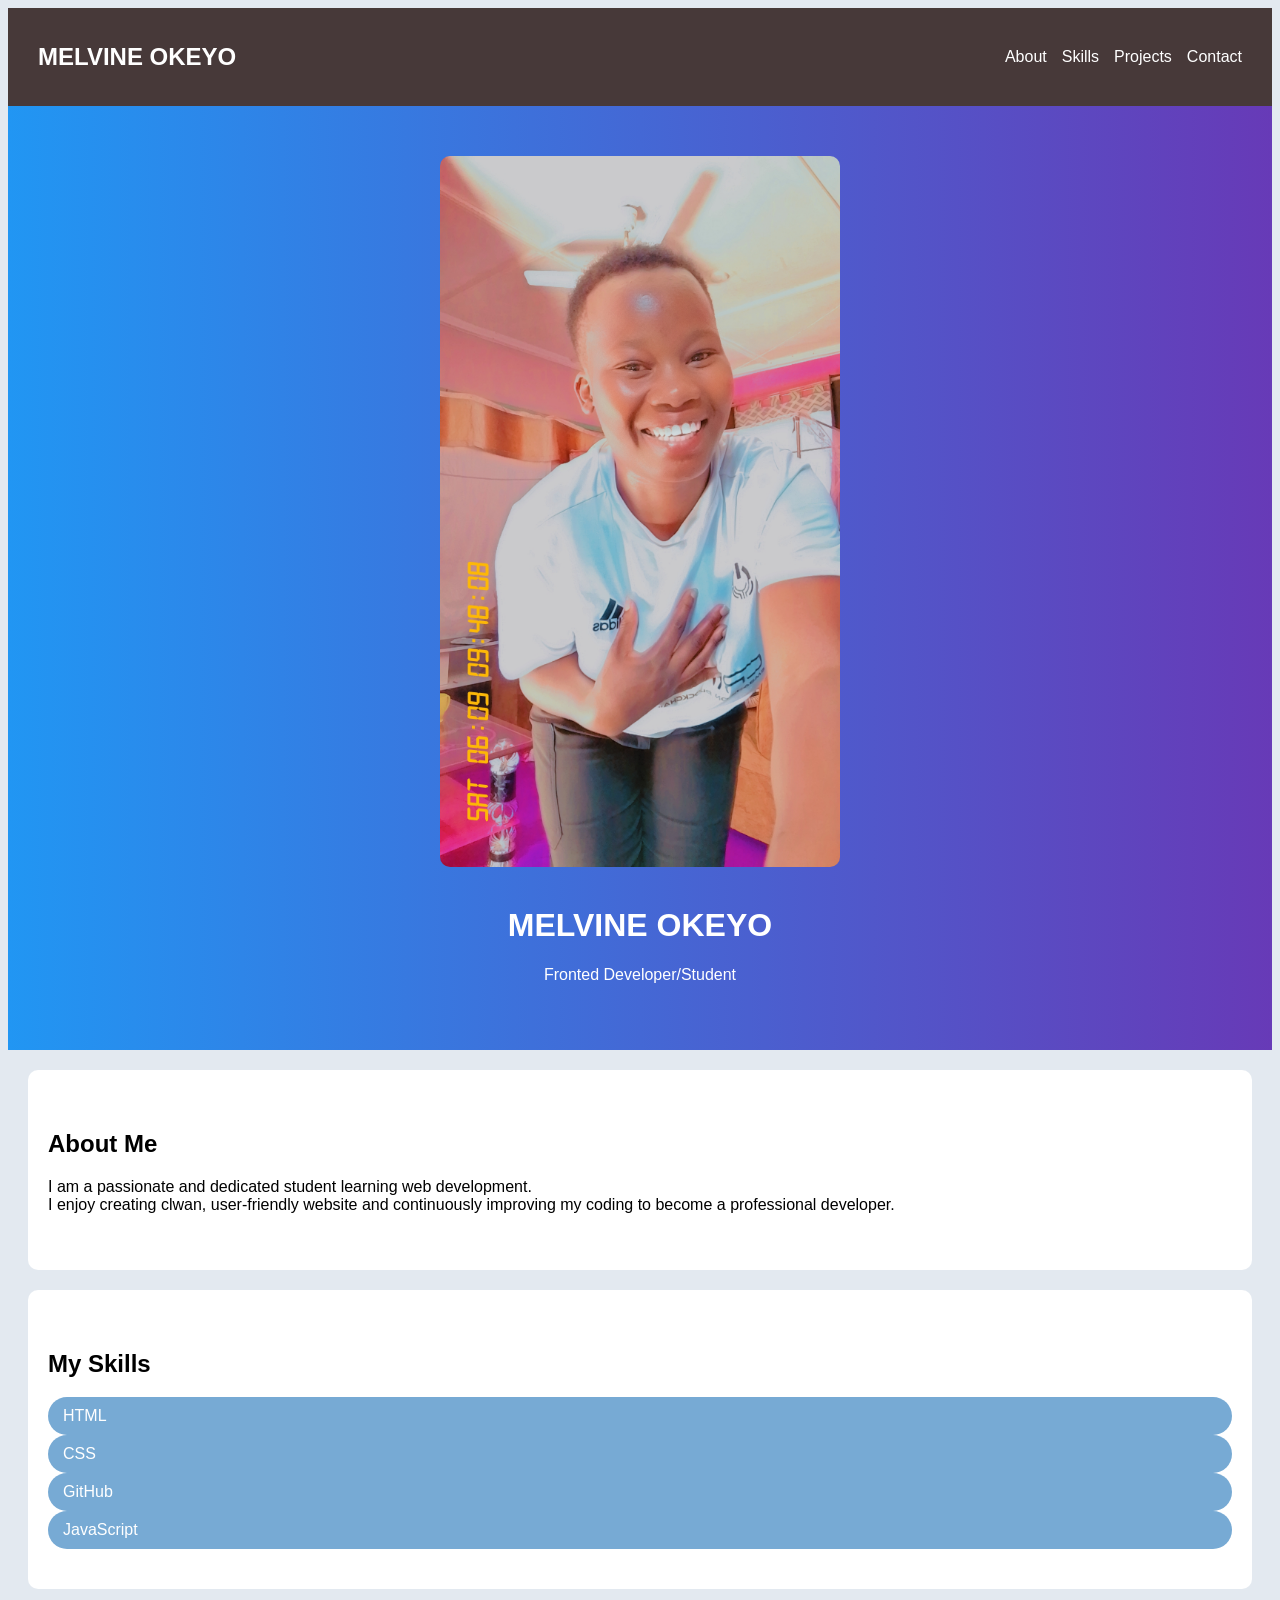
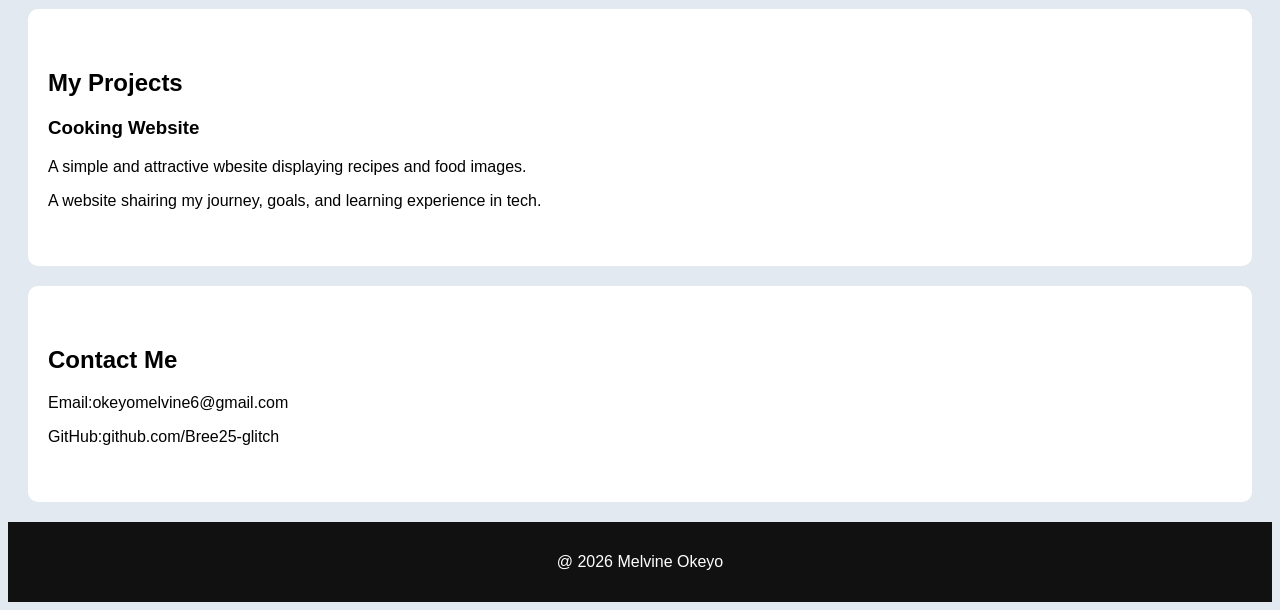
==== index.html @ 45caaadb "first commit" ====
<!DOCTYPE html>
<html lang="en">
<head>
    <meta charset="UTF-8">
    <meta name="viewport" content="width=device-width, initial-scale=1.0">
    <title>MELVINE PORTFOLIO WEBSITE</title>
    <link rel="stylesheet" href="style.css">
</head>
<body>
    <!--NAVBAR-->
    <nav>
        <h2 class="logo">MELVINE OKEYO</h2>
        <ul>
            <li><a href="#about">About</a></li>
            <li><a href="#skills">Skills</a></li>
            <li><a href="#projects">Projects</a></li>
            <li><a href="#contact">Contact</a></li>

        </ul>
    </nav>
    <!--HEADER-->
    <header class="header">
        <img src="Snapchat-838549482.jpg" alt="Profile picture"style="width:400px;height=400px">
<h1 id="name">MELVINE OKEYO</h1>
<P>Fronted Developer/Student</P>
    </header>
    
    <!--ABOUT-->
<section id="About" class="About">
    <h2>About Me</h2>
    <p>
        I am a passionate and dedicated student learning web development.<br> 
        I enjoy creating clwan, user-friendly website and continuously improving my coding to become a professional developer.
    </p>
</section> 

<!--Skills-->
<section id="Skills" class="Skills">
    <h2>My Skills</h2>
    <div class="skills-container">
        <div class="skill-box">HTML</div>
        <div class="skill-box">CSS</div>
        <div class="skill-box">GitHub</div>
        <div class="skill-box">JavaScript</div>
    </div>
</section>

<!--Project-->
<section id="Project" class="Project">
    <h2>My Projects</h2>
    <div class="projects">
        <h3>Cooking Website</h3>
        <p>A simple and attractive wbesite displaying recipes and food images.</p>
    </div>
    <div class="Project">
        <p>A website shairing my journey, goals, and learning experience in tech.</p>
    </div>
</section>

<!--CONTACT-->
<section id="Contact" class="Contact">
    <h2>Contact Me</h2>
    <p>Email:okeyomelvine6@gmail.com</p>
    <p>GitHub:github.com/Bree25-glitch</p>
</section>

<footer>
    <p>@ 2026 Melvine Okeyo</p>
</footer>

</body>
</html>
---- style.css ----
/*RESET*/
*{
    margin: o;
    padding:0 ;
    box-sizing: border-box;
}
/*BODY*/
body{
    font-family: Arial, Helvetica, sans-serif;
    background: #e3e9f0;

}
/*NAVBAR*/
nav{
    display: flex;
    justify-content: space-between;
    align-items: center;
    background: #473939;
    color: white;
    padding: 15px 30px;
}
nav ul{
    list-style: none;
    display: flex;
    gap: 15px;
}
nav a{
    color: white;
    text-decoration: none;
    transition: o.3s;
}
nav a:hover{
    color: #2196f3;
}
/*HEADER*/
.header{
    text-align: center;
    padding: 50px 20px;
    background: linear-gradient(to right, #2196f3, #673ab7);
    color: white;
}
.header img{
    border-radius: 10px;
    margin-bottom: 15px;
}
/*SECTION*/
section{
    padding: 40px 20px;
    margin: 20px;
    background: white;
    border-radius: 10px;
}
/*SKILLS*/
.skill-container{
    display: flex;
    flex-wrap: wrap;
    gap: 10px;
}
.skill-box{
    background: #77aad4;
    color: white;
    padding: 10px 15px;
    border-radius: 20px;
    transition: o.3s;
}
.skill-box:hover{
    background: #d9e0e9;
    transition:0.3s;
}
/*PROJECTS*/
.project{
    margin-top: 15px;
    padding: 15px;
    border-left: 5px solid #ff9800;
    transition: o.3s;
}
.project:hover{
    transition: calc(8PX);
}
/*CONTACT*/
.contact{
    text-align: center;
}
/*FOOTER*/
footer{
    text-align: center;
    padding: 15PX;
    background: #111;
    color: white;

}
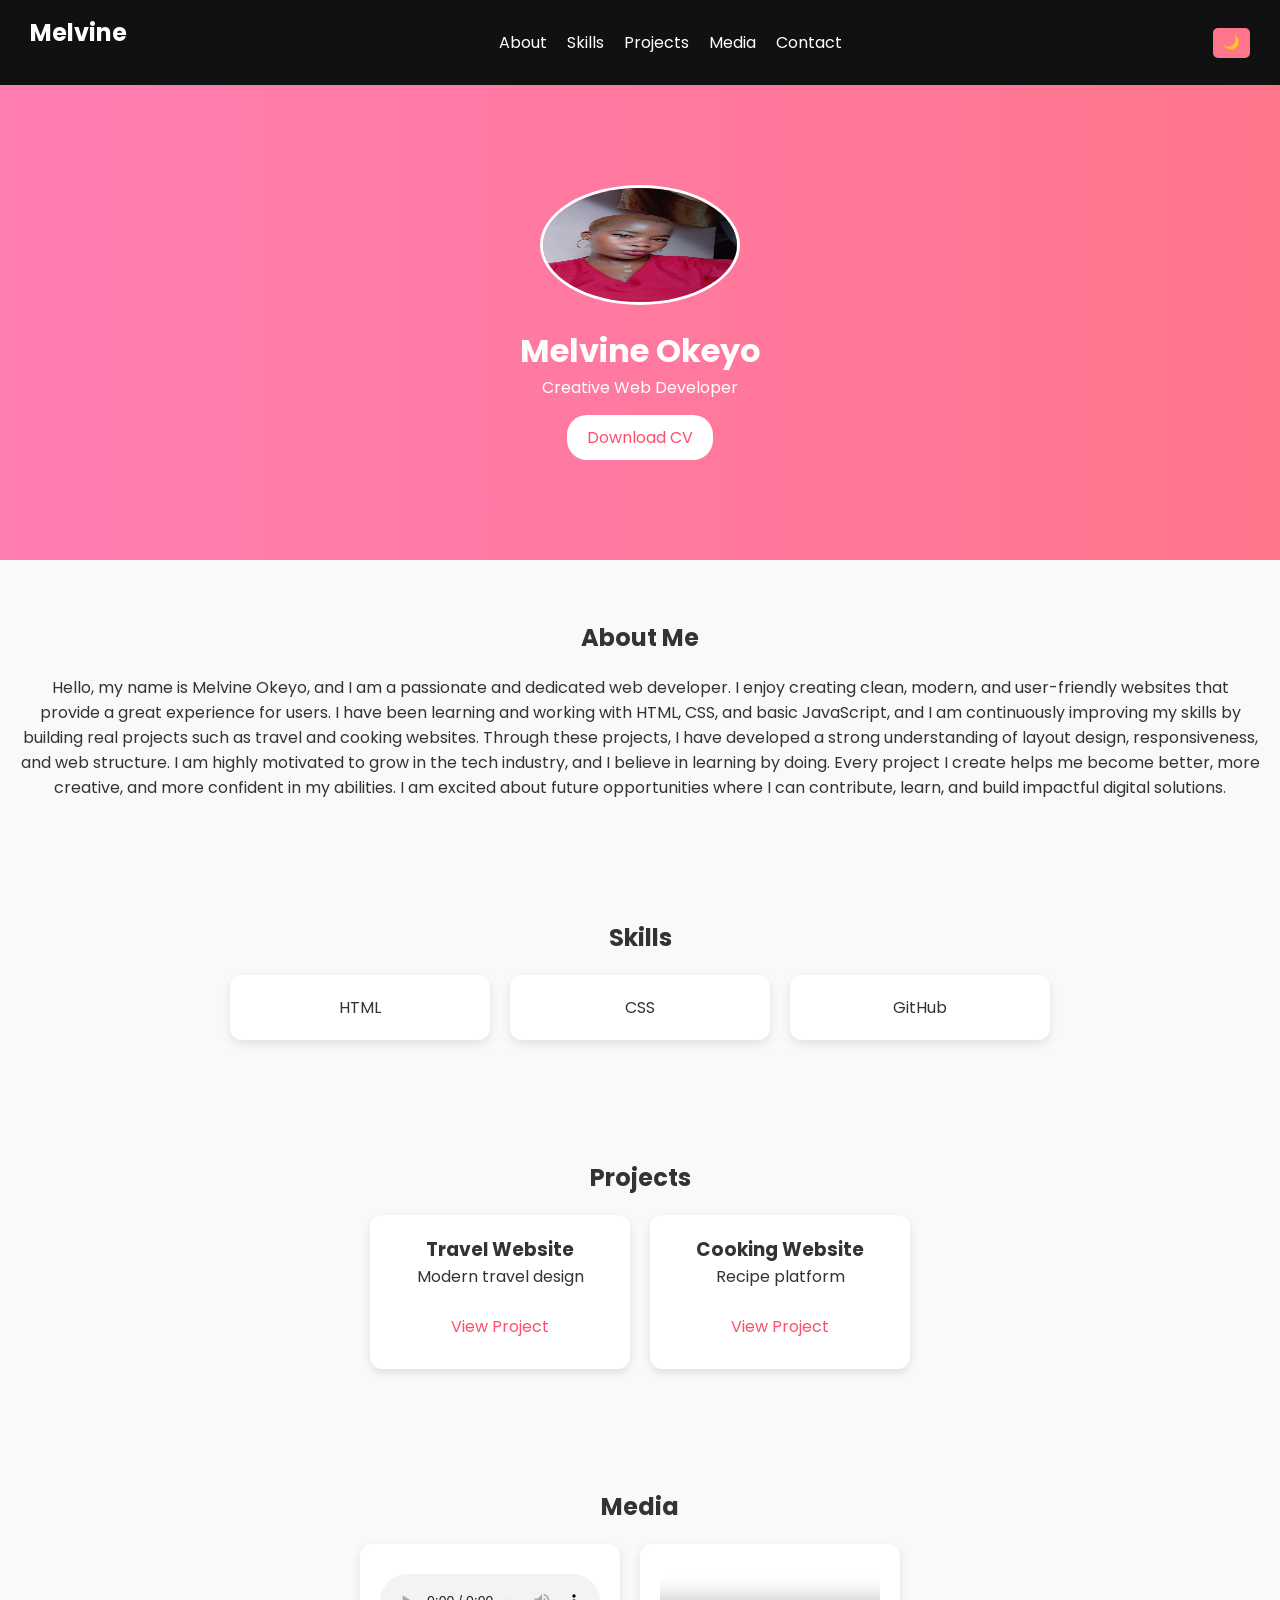
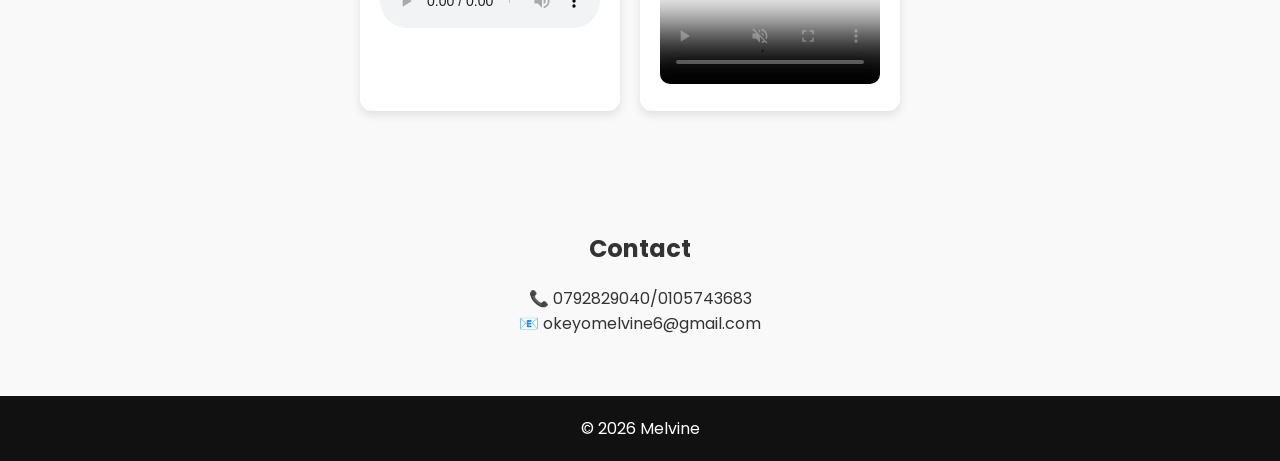
==== commit a552f401: "update my project" ====
--- a/index.html
+++ b/index.html
@@ -1,72 +1,173 @@
 <!DOCTYPE html>
 <html lang="en">
 <head>
-    <meta charset="UTF-8">
-    <meta name="viewport" content="width=device-width, initial-scale=1.0">
-    <title>MELVINE PORTFOLIO WEBSITE</title>
-    <link rel="stylesheet" href="style.css">
+  <meta charset="UTF-8">
+  <title>Melvine Portfolio</title>
+
+  <!-- Fonts -->
+  <link href="https://fonts.googleapis.com/css2?family=Poppins&display=swap" rel="stylesheet">
+
+  <!-- Icons -->
+  <link rel="stylesheet" href="https://cdnjs.cloudflare.com/ajax/libs/font-awesome/6.0.0/css/all.min.css">
+  <link rel="stylesheet" href="style.css">
 </head>
+
 <body>
-    <!--NAVBAR-->
-    <nav>
-        <h2 class="logo">MELVINE OKEYO</h2>
-        <ul>
-            <li><a href="#about">About</a></li>
-            <li><a href="#skills">Skills</a></li>
-            <li><a href="#projects">Projects</a></li>
-            <li><a href="#contact">Contact</a></li>
 
-        </ul>
-    </nav>
-    <!--HEADER-->
-    <header class="header">
-        <img src="Snapchat-838549482.jpg" alt="Profile picture"style="width:400px;height=400px">
-<h1 id="name">MELVINE OKEYO</h1>
-<P>Fronted Developer/Student</P>
-    </header>
-    
-    <!--ABOUT-->
-<section id="About" class="About">
-    <h2>About Me</h2>
-    <p>
-        I am a passionate and dedicated student learning web development.<br> 
-        I enjoy creating clwan, user-friendly website and continuously improving my coding to become a professional developer.
-    </p>
-</section> 
+<!-- NAV -->
+<nav>
+  <h2>Melvine</h2>
 
-<!--Skills-->
-<section id="Skills" class="Skills">
-    <h2>My Skills</h2>
-    <div class="skills-container">
-        <div class="skill-box">HTML</div>
-        <div class="skill-box">CSS</div>
-        <div class="skill-box">GitHub</div>
-        <div class="skill-box">JavaScript</div>
-    </div>
+  <ul class="menu" id="menu">
+    <li><a href="#about">About</a></li>
+    <li><a href="#skills">Skills</a></li>
+    <li><a href="#projects">Projects</a></li>
+    <li><a href="#media">Media</a></li>
+    <li><a href="#contact">Contact</a></li>
+  </ul>
+
+  <div>
+    <button class="toggle-btn" onclick="toggleDark()">🌙</button>
+    <i class="fas fa-bars hamburger" onclick="toggleMenu()"></i>
+  </div>
+</nav>
+
+<!-- HERO -->
+<header>
+  <img src="Snapchat-1246831281 (1).jpg" alt="Profile" style="width: 200px; height: 200;">
+  <h1 id="typing"></h1>
+  <p>Creative Web Developer</p>
+  <a href="cv.pdf" download class="btn">Download CV</a>
+</header>
+
+<!-- ABOUT -->
+<section id="about">
+  <h2>About Me</h2>
+  <p>Hello, my name is Melvine Okeyo, and I am a passionate and dedicated web developer. 
+I enjoy creating clean, modern, and user-friendly websites that provide a great experience for users.
+
+I have been learning and working with HTML, CSS, and basic JavaScript, and I am continuously improving my skills by building real projects such as travel and cooking websites. 
+Through these projects, I have developed a strong understanding of layout design, responsiveness, and web structure.
+
+I am highly motivated to grow in the tech industry, and I believe in learning by doing. 
+Every project I create helps me become better, more creative, and more confident in my abilities.
+
+I am excited about future opportunities where I can contribute, learn, and build impactful digital solutions.
+</p>
 </section>
 
-<!--Project-->
-<section id="Project" class="Project">
-    <h2>My Projects</h2>
-    <div class="projects">
-        <h3>Cooking Website</h3>
-        <p>A simple and attractive wbesite displaying recipes and food images.</p>
-    </div>
-    <div class="Project">
-        <p>A website shairing my journey, goals, and learning experience in tech.</p>
-    </div>
+<!-- SKILLS -->
+<section id="skills">
+  <h2>Skills</h2>
+  <div class="container">
+    <div class="card">HTML</div>
+    <div class="card">CSS</div>
+    <div class="card">GitHub</div>
+  </div>
 </section>
 
-<!--CONTACT-->
-<section id="Contact" class="Contact">
-    <h2>Contact Me</h2>
-    <p>Email:okeyomelvine6@gmail.com</p>
-    <p>GitHub:github.com/Bree25-glitch</p>
+<!-- PROJECTS -->
+<section id="projects">
+  <h2>Projects</h2>
+  <div class="container">
+
+    <div class="card">
+      <h3>Travel Website</h3>
+      <p>Modern travel design</p>
+      <a href="#" class="btn">View Project</a>
+    </div>
+
+    <div class="card">
+      <h3>Cooking Website</h3>
+      <p>Recipe platform</p>
+      <a href="#" class="btn">View Project</a>
+    </div>
+
+  </div>
+</section>
+
+<!-- MEDIA -->
+<section id="media">
+  <h2>Media</h2>
+  <div class="container">
+
+    <div class="card">
+       <audio src="https://cdn.freecodecamp.org/curriculum/js-music-player/cruising-for-a-musing.mp3" loop controls></audio>
+    </div>
+
+    <div class="card">
+      <video
+    width="640"
+    loop
+    controls
+    muted
+    poster="https://cdn.freecodecamp.org/curriculum/labs/past-event2.jpg"
+  >
+    <source
+      <iframe width="315" height="576" src="https://www.youtube.com/embed/FKdmZA1_b3o" title="trending dance challenge #theclusterke #nasieku #dance #dancechallenge #trendingkenya" frameborder="0" allow="accelerometer; autoplay; clipboard-write; encrypted-media; gyroscope; picture-in-picture; web-share" referrerpolicy="strict-origin-when-cross-origin" allowfullscreen></iframe>"
+      type="video/mp4"
+    >
+      </video>
+    </div>
+<div
+    <iframe 
+  src="https://www.youtube.com/embed/zdeM792-Baw"
+  frameborder="0"
+  allowfullscreen>
+</iframe>
+</div>
+
+  </div>
+</section>
+
+<!-- CONTACT -->
+<section id="contact">
+  <h2>Contact</h2>
+  <p>📞 0792829040/0105743683</p>
+  <p>📧 okeyomelvine6@gmail.com</p>
 </section>
 
 <footer>
-    <p>@ 2026 Melvine Okeyo</p>
+  <p>© 2026 Melvine</p>
 </footer>
+
+<!-- JS -->
+<script>
+  // Dark mode
+  function toggleDark() {
+    document.body.classList.toggle("dark");
+  }
+
+  // Hamburger menu
+  function toggleMenu() {
+    document.getElementById("menu").classList.toggle("show");
+  }
+
+  // Typing effect
+  const text = "Melvine Okeyo";
+  let i = 0;
+
+  function type() {
+    if (i < text.length) {
+      document.getElementById("typing").innerHTML += text.charAt(i);
+      i++;
+      setTimeout(type, 100);
+    }
+  }
+  type();
+
+  // Scroll animation
+  const cards = document.querySelectorAll('.card');
+
+  window.addEventListener('scroll', () => {
+    cards.forEach(card => {
+      const top = card.getBoundingClientRect().top;
+      if (top < window.innerHeight - 50) {
+        card.classList.add('show');
+      }
+    });
+  });
+</script>
 
 </body>
 </html>
--- a/style.css
+++ b/style.css
@@ -1,91 +1,163 @@
-/*RESET*/
-*{
-    margin: o;
-    padding:0 ;
-    box-sizing: border-box;
-}
-/*BODY*/
-body{
-    font-family: Arial, Helvetica, sans-serif;
-    background: #e3e9f0;
+* {
+      margin: 0;
+      padding: 0;
+      box-sizing: border-box;
+      font-family: 'Poppins', sans-serif;
+      scroll-behavior: smooth;
+    }
 
-}
-/*NAVBAR*/
-nav{
-    display: flex;
-    justify-content: space-between;
-    align-items: center;
-    background: #473939;
-    color: white;
-    padding: 15px 30px;
-}
-nav ul{
-    list-style: none;
-    display: flex;
-    gap: 15px;
-}
-nav a{
-    color: white;
-    text-decoration: none;
-    transition: o.3s;
-}
-nav a:hover{
-    color: #2196f3;
-}
-/*HEADER*/
-.header{
-    text-align: center;
-    padding: 50px 20px;
-    background: linear-gradient(to right, #2196f3, #673ab7);
-    color: white;
-}
-.header img{
-    border-radius: 10px;
-    margin-bottom: 15px;
-}
-/*SECTION*/
-section{
-    padding: 40px 20px;
-    margin: 20px;
-    background: white;
-    border-radius: 10px;
-}
-/*SKILLS*/
-.skill-container{
-    display: flex;
-    flex-wrap: wrap;
-    gap: 10px;
-}
-.skill-box{
-    background: #77aad4;
-    color: white;
-    padding: 10px 15px;
-    border-radius: 20px;
-    transition: o.3s;
-}
-.skill-box:hover{
-    background: #d9e0e9;
-    transition:0.3s;
-}
-/*PROJECTS*/
-.project{
-    margin-top: 15px;
-    padding: 15px;
-    border-left: 5px solid #ff9800;
-    transition: o.3s;
-}
-.project:hover{
-    transition: calc(8PX);
-}
-/*CONTACT*/
-.contact{
-    text-align: center;
-}
-/*FOOTER*/
-footer{
-    text-align: center;
-    padding: 15PX;
-    background: #111;
-    color: white;
+    body {
+      background: #f9f9f9;
+      color: #333;
+      transition: 0.3s;
+    }
 
-}+    body.dark {
+      background: #111;
+      color: white;
+    }
+
+    /* NAVBAR */
+    nav {
+      display: flex;
+      justify-content: space-between;
+      align-items: center;
+      background: #111;
+      color: white;
+      padding: 15px 30px;
+      position: sticky;
+      top: 0;
+    }
+
+    .menu {
+      display: flex;
+      gap: 20px;
+      list-style: none;
+    }
+
+    .menu a {
+      color: white;
+      text-decoration: none;
+    }
+
+    .menu a:hover {
+      color: #ff758c;
+    }
+
+    .hamburger {
+      display: none;
+      font-size: 24px;
+      cursor: pointer;
+    }
+
+    .toggle-btn {
+      background: #ff758c;
+      border: none;
+      padding: 5px 10px;
+      color: white;
+      border-radius: 5px;
+      cursor: pointer;
+    }
+
+    /* HERO */
+    header {
+      text-align: center;
+      padding: 100px 20px;
+      background: linear-gradient(to right, #ff7eb3, #ff758c);
+      color: white;
+    }
+
+    header img {
+      width: 120px;
+      height: 120px;
+      border-radius: 50%;
+      margin-bottom: 15px;
+      border: 3px solid white;
+    }
+
+    .btn {
+      display: inline-block;
+      margin-top: 15px;
+      padding: 10px 20px;
+      background: white;
+      color: #ff4d6d;
+      text-decoration: none;
+      border-radius: 20px;
+    }
+
+    section {
+      padding: 60px 20px;
+      text-align: center;
+    }
+
+    h2 {
+      margin-bottom: 20px;
+    }
+
+    /* CARDS */
+    .container {
+      display: flex;
+      flex-wrap: wrap;
+      justify-content: center;
+      gap: 20px;
+    }
+
+    .card {
+      background: white;
+      padding: 20px;
+      width: 260px;
+      border-radius: 12px;
+      box-shadow: 0 4px 10px rgba(0,0,0,0.1);
+      transition: 0.4s;
+      opacity: 0;
+      transform: translateY(40px);
+    }
+
+    body.dark .card {
+      background: #1e1e1e;
+    }
+
+    .card.show {
+      opacity: 1;
+      transform: translateY(0);
+    }
+
+    .card:hover {
+      transform: scale(1.05);
+    }
+
+    /* MEDIA */
+    video, iframe, audio {
+      width: 100%;
+      margin-top: 10px;
+      border-radius: 10px;
+    }
+
+    footer {
+      background: #111;
+      color: white;
+      padding: 20px;
+      text-align: center;
+    }
+
+    /* MOBILE */
+    @media(max-width: 768px) {
+      .menu {
+        display: none;
+        flex-direction: column;
+        background: #111;
+        position: absolute;
+        top: 60px;
+        right: 0;
+        width: 200px;
+        padding: 20px;
+      }
+
+      .menu.show {
+        display: flex;
+      }
+
+      .hamburger {
+        display: block;
+      }
+    }
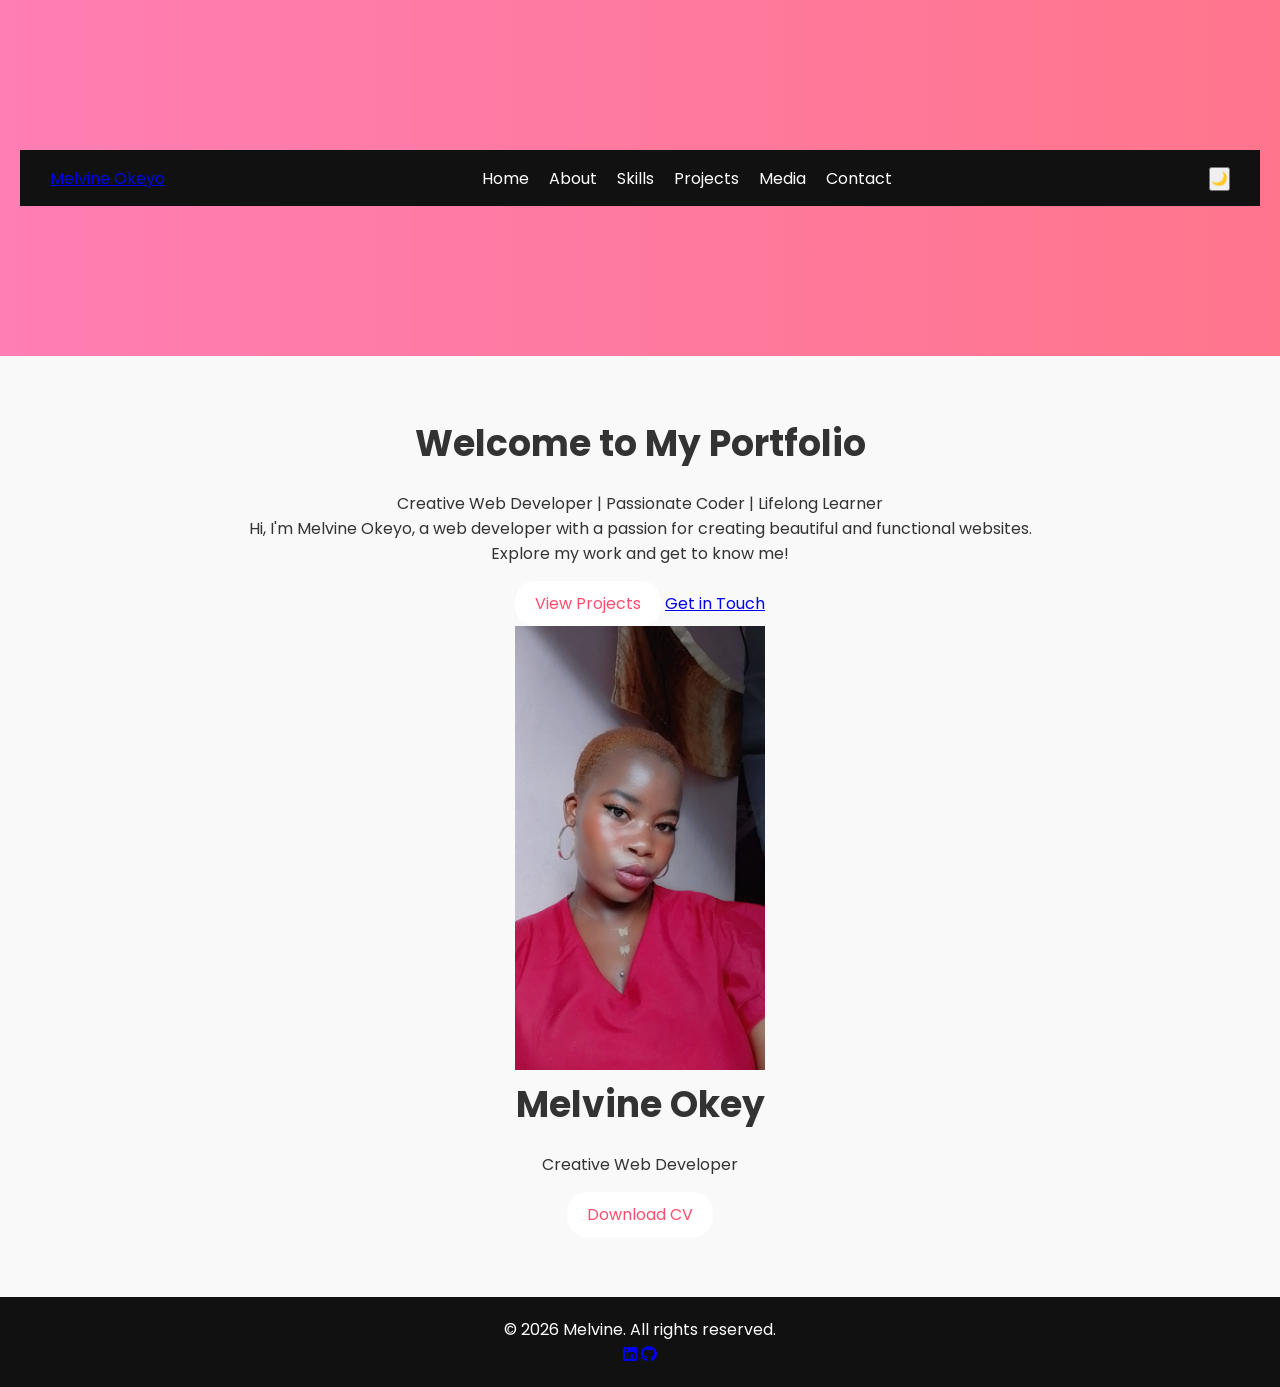
==== commit 0e8ba977: "Add full portfolio:about, skills, projects, contact pages" ====
--- a/index.html
+++ b/index.html
@@ -2,133 +2,64 @@
 <html lang="en">
 <head>
   <meta charset="UTF-8">
-  <title>Melvine Portfolio</title>
+  <title>Melvine Okeyo</title>
 
   <!-- Fonts -->
   <link href="https://fonts.googleapis.com/css2?family=Poppins&display=swap" rel="stylesheet">
 
   <!-- Icons -->
   <link rel="stylesheet" href="https://cdnjs.cloudflare.com/ajax/libs/font-awesome/6.0.0/css/all.min.css">
+  <!-- Stylesheet -->
   <link rel="stylesheet" href="style.css">
 </head>
 
 <body>
+  <header>
 
 <!-- NAV -->
 <nav>
-  <h2>Melvine</h2>
+  <a href="#" class="logo">Melvine Okeyo</a>
 
   <ul class="menu" id="menu">
-    <li><a href="#about">About</a></li>
-    <li><a href="#skills">Skills</a></li>
-    <li><a href="#projects">Projects</a></li>
-    <li><a href="#media">Media</a></li>
-    <li><a href="#contact">Contact</a></li>
+    <li><a href="index.html">Home</a></li>
+    <li><a href="about.html">About</a></li>
+    <li><a href="skills.html">Skills</a></li>
+    <li><a href="projects.html">Projects</a></li>
+    <li><a href="media.html">Media</a></li>
+    <li><a href="contact.html">Contact</a></li>
   </ul>
 
-  <div>
-    <button class="toggle-btn" onclick="toggleDark()">🌙</button>
-    <i class="fas fa-bars hamburger" onclick="toggleMenu()"></i>
+  <div class="nav-button">
+    <button onclick="toggleDark()" aria-label="Toggle dark mode">🌙</button>
+    <i class="fas fa-bars hamburger" onclick="toggleMenu()" aria-label="Toggle menu"></i>
   </div>
 </nav>
+  </header>
+
+  <main>
+
 
 <!-- HERO -->
-<header>
-  <img src="Snapchat-1246831281 (1).jpg" alt="Profile" style="width: 200px; height: 200;">
+ <section id="hero">
+  <h1>Welcome to My Portfolio</h1>
+  <p class="tagline">Creative Web Developer | Passionate Coder | Lifelong Learner</p>
+  <p class="intro">Hi, I'm Melvine Okeyo, a web developer with a passion for creating beautiful and functional websites.<br>
+     Explore my work and get to know me!</p>
+  <div class="cta-buttons">
+    <a href="#projects" class="btn">View Projects</a>
+    <a href="#contact" class="btn-outline">Get in Touch</a>
+  </div>
+
+  <img src="MELVINE IMAGE.jpg" alt="Profile" style="width: 250px; height: 250;">
   <h1 id="typing"></h1>
-  <p>Creative Web Developer</p>
-  <a href="cv.pdf" download class="btn">Download CV</a>
-</header>
-
-<!-- ABOUT -->
-<section id="about">
-  <h2>About Me</h2>
-  <p>Hello, my name is Melvine Okeyo, and I am a passionate and dedicated web developer. 
-I enjoy creating clean, modern, and user-friendly websites that provide a great experience for users.
-
-I have been learning and working with HTML, CSS, and basic JavaScript, and I am continuously improving my skills by building real projects such as travel and cooking websites. 
-Through these projects, I have developed a strong understanding of layout design, responsiveness, and web structure.
-
-I am highly motivated to grow in the tech industry, and I believe in learning by doing. 
-Every project I create helps me become better, more creative, and more confident in my abilities.
-
-I am excited about future opportunities where I can contribute, learn, and build impactful digital solutions.
-</p>
-</section>
-
-<!-- SKILLS -->
-<section id="skills">
-  <h2>Skills</h2>
-  <div class="container">
-    <div class="card">HTML</div>
-    <div class="card">CSS</div>
-    <div class="card">GitHub</div>
-  </div>
-</section>
-
-<!-- PROJECTS -->
-<section id="projects">
-  <h2>Projects</h2>
-  <div class="container">
-
-    <div class="card">
-      <h3>Travel Website</h3>
-      <p>Modern travel design</p>
-      <a href="#" class="btn">View Project</a>
-    </div>
-
-    <div class="card">
-      <h3>Cooking Website</h3>
-      <p>Recipe platform</p>
-      <a href="#" class="btn">View Project</a>
-    </div>
-
-  </div>
-</section>
-
-<!-- MEDIA -->
-<section id="media">
-  <h2>Media</h2>
-  <div class="container">
-
-    <div class="card">
-       <audio src="https://cdn.freecodecamp.org/curriculum/js-music-player/cruising-for-a-musing.mp3" loop controls></audio>
-    </div>
-
-    <div class="card">
-      <video
-    width="640"
-    loop
-    controls
-    muted
-    poster="https://cdn.freecodecamp.org/curriculum/labs/past-event2.jpg"
-  >
-    <source
-      <iframe width="315" height="576" src="https://www.youtube.com/embed/FKdmZA1_b3o" title="trending dance challenge #theclusterke #nasieku #dance #dancechallenge #trendingkenya" frameborder="0" allow="accelerometer; autoplay; clipboard-write; encrypted-media; gyroscope; picture-in-picture; web-share" referrerpolicy="strict-origin-when-cross-origin" allowfullscreen></iframe>"
-      type="video/mp4"
-    >
-      </video>
-    </div>
-<div
-    <iframe 
-  src="https://www.youtube.com/embed/zdeM792-Baw"
-  frameborder="0"
-  allowfullscreen>
-</iframe>
-</div>
-
-  </div>
-</section>
-
-<!-- CONTACT -->
-<section id="contact">
-  <h2>Contact</h2>
-  <p>📞 0792829040/0105743683</p>
-  <p>📧 okeyomelvine6@gmail.com</p>
+  <p>Creative Web Developer</p>  <a href="cv.pdf" download class="btn">Download CV</a>
 </section>
 
 <footer>
-  <p>© 2026 Melvine</p>
+  <p>&copy; 2026 Melvine. All rights reserved.</p>
+  <div class="social-links">
+    <a href="https://www.linkedin.com/in/melvine-okeyo" target="_blank" aria-label="LinkedIn"><i class="fab fa-linkedin"></i></a>
+    <a href="https://github.com/Bree25" target="_blank" aria-label="GitHub"><i class="fab fa-github"></i></a>
 </footer>
 
 <!-- JS -->
--- a/style.css
+++ b/style.css
@@ -4,17 +4,21 @@
       box-sizing: border-box;
       font-family: 'Poppins', sans-serif;
       scroll-behavior: smooth;
+
     }
 
     body {
       background: #f9f9f9;
       color: #333;
       transition: 0.3s;
+
     }
 
     body.dark {
       background: #111;
       color: white;
+      transition: 0.3s;
+
     }
 
     /* NAVBAR */
@@ -62,7 +66,7 @@
     /* HERO */
     header {
       text-align: center;
-      padding: 100px 20px;
+      padding: 150px 20px;
       background: linear-gradient(to right, #ff7eb3, #ff758c);
       color: white;
     }
@@ -70,9 +74,9 @@
     header img {
       width: 120px;
       height: 120px;
-      border-radius: 50%;
-      margin-bottom: 15px;
-      border: 3px solid white;
+      border-radius: 60%;
+      margin-bottom: 10px;
+      border: 6px solid rgb(153, 72, 72);
     }
 
     .btn {
@@ -89,9 +93,22 @@
       padding: 60px 20px;
       text-align: center;
     }
+    h1 {
+      font-size: 36px;
+      margin-bottom: 20px;
+    }
 
     h2 {
       margin-bottom: 20px;
+      font-size: 28px;
+    }
+    h3 {
+      margin-bottom: 15px;
+      font-size: 22px;
+    }
+    .subtitle {
+      color: #777;
+      margin-bottom: 40px;
     }
 
     /* CARDS */
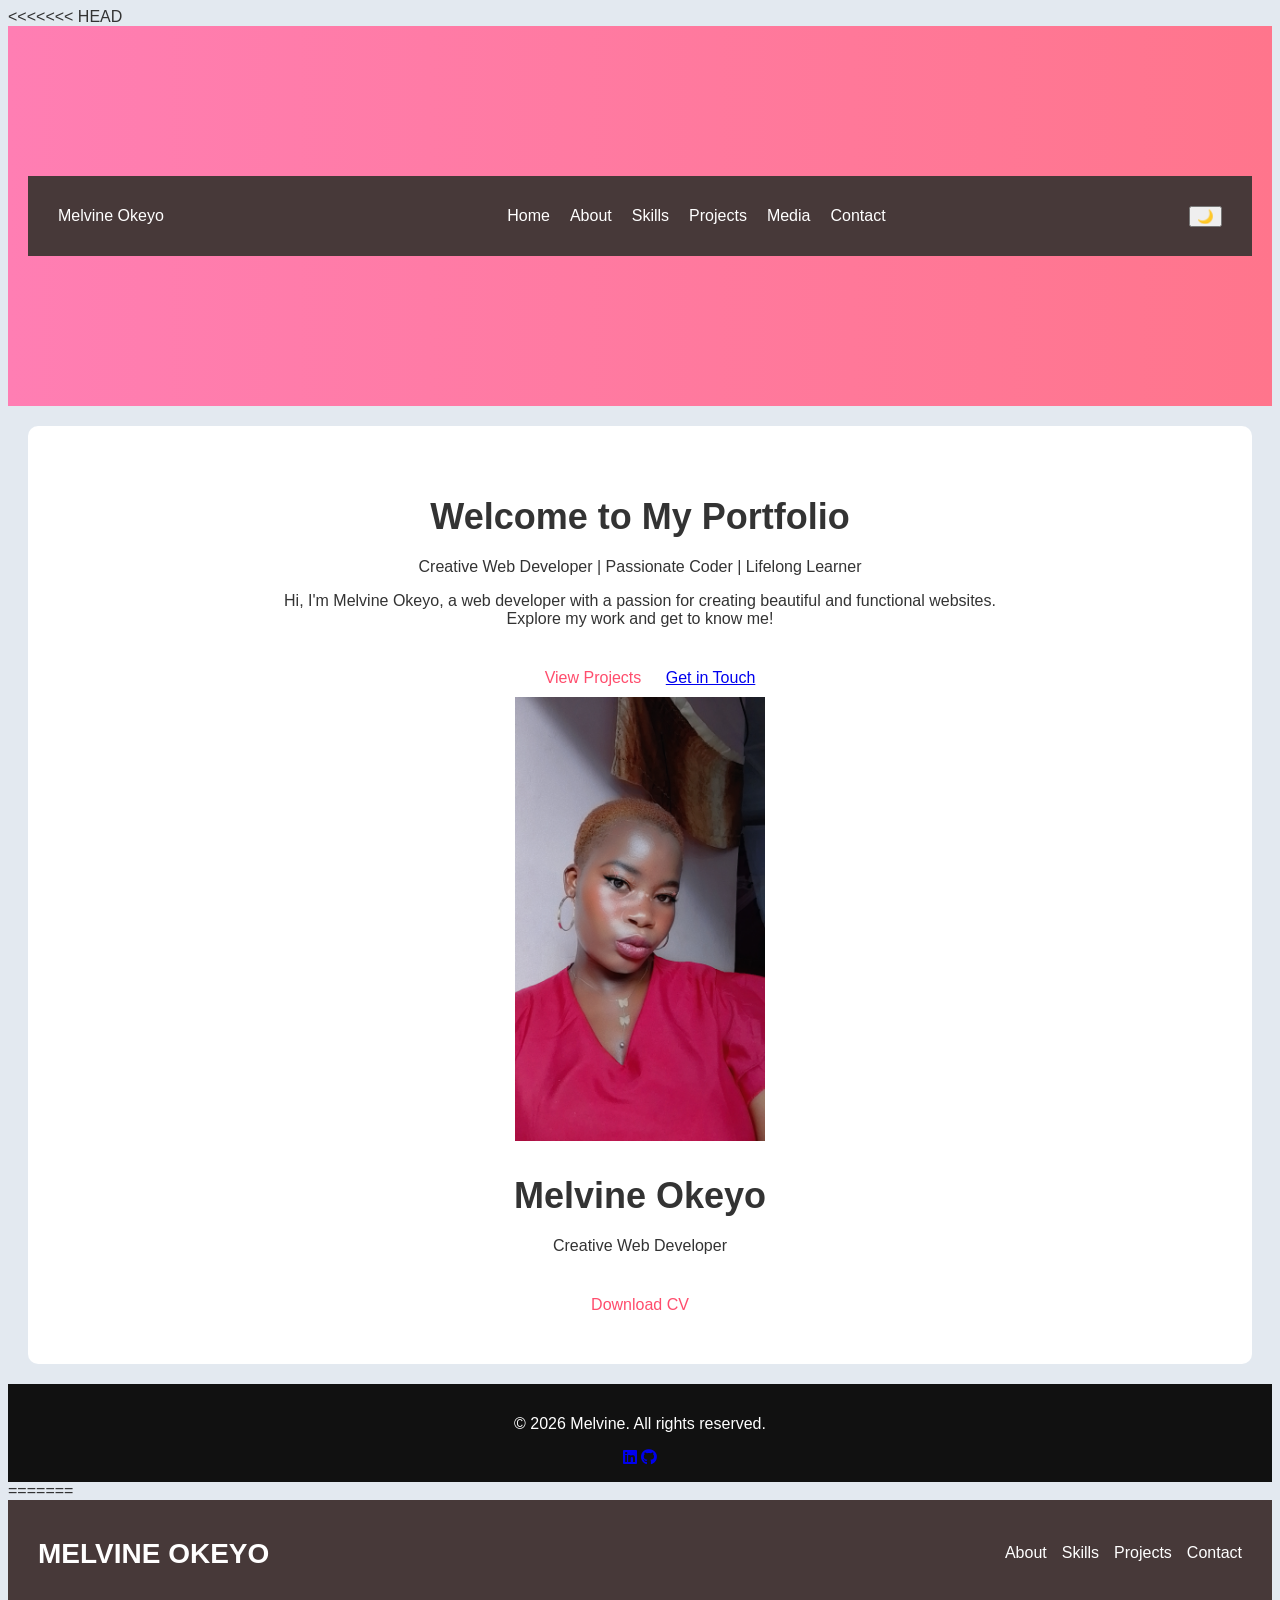
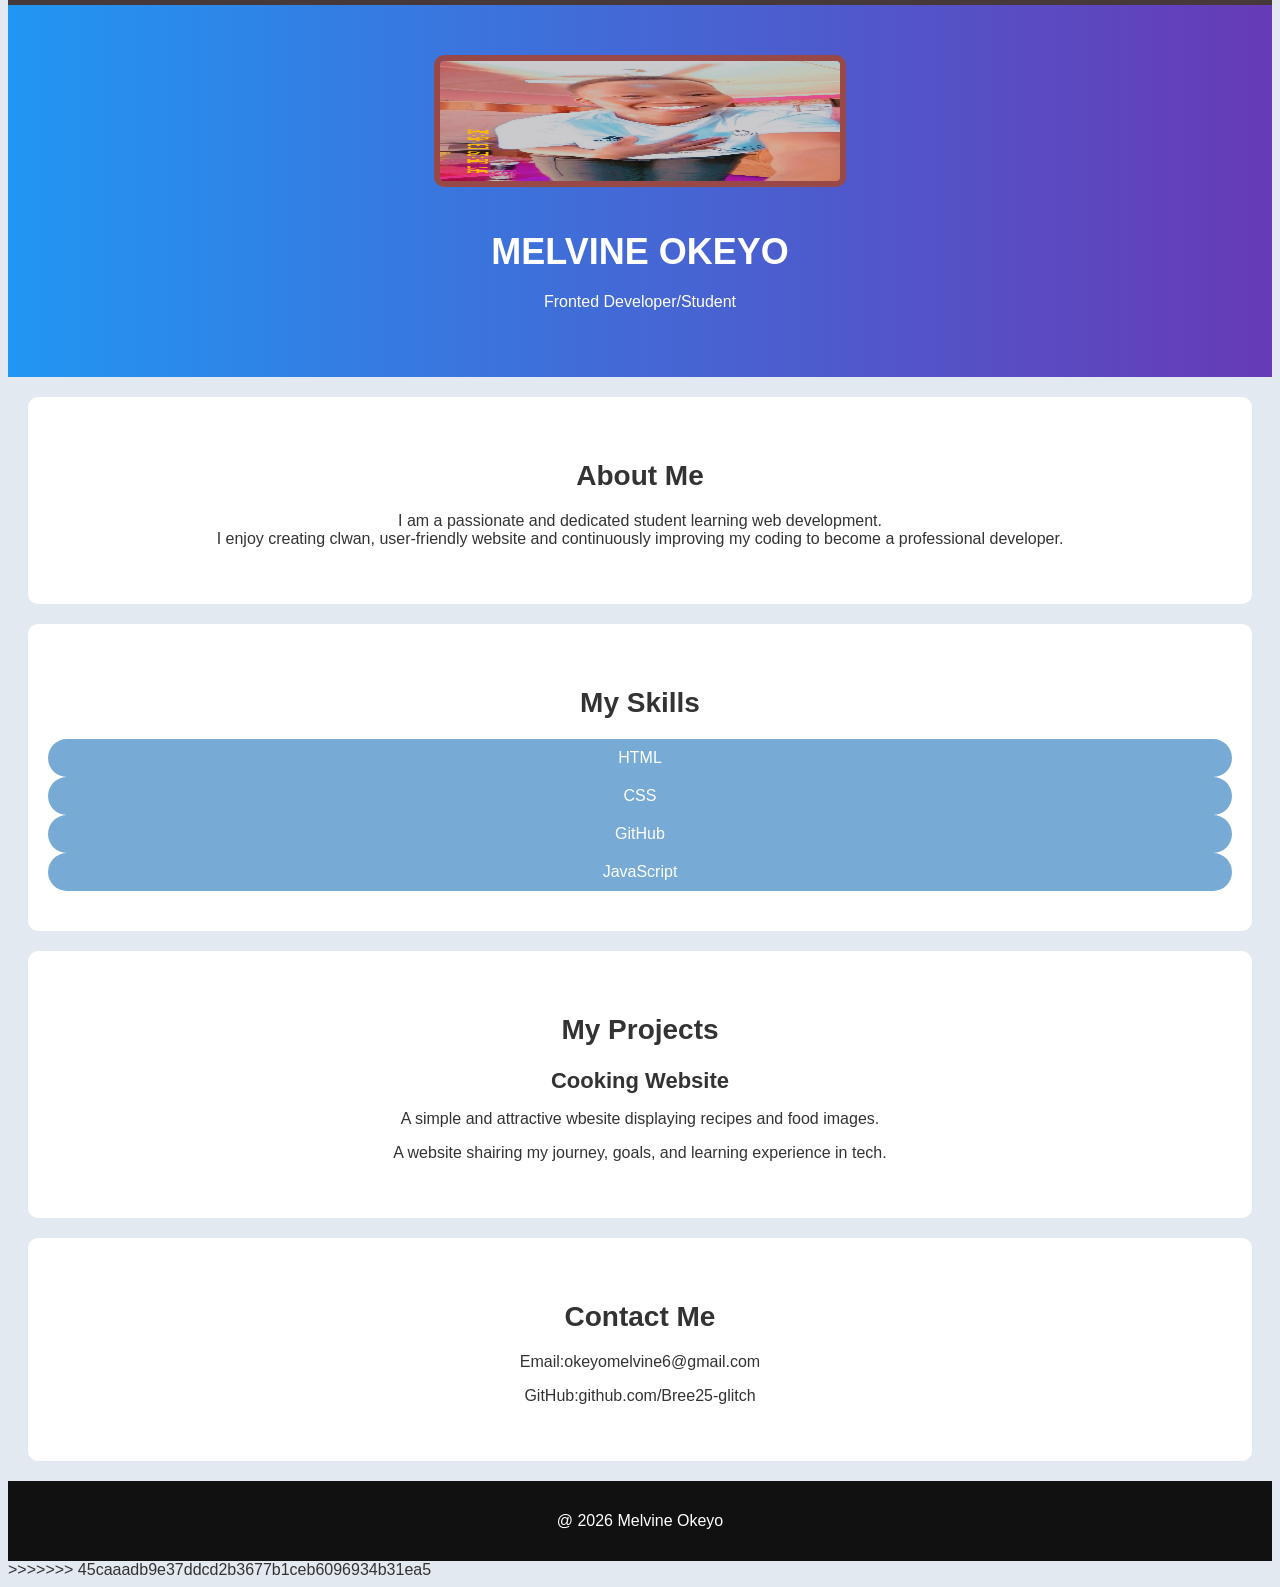
==== commit 1a0b047f: "Resolve conflicts - use local portfolio files" ====
--- a/index.html
+++ b/index.html
@@ -1,6 +1,7 @@
 <!DOCTYPE html>
 <html lang="en">
 <head>
+<<<<<<< HEAD
   <meta charset="UTF-8">
   <title>Melvine Okeyo</title>
 
@@ -100,5 +101,74 @@
   });
 </script>
 
+=======
+    <meta charset="UTF-8">
+    <meta name="viewport" content="width=device-width, initial-scale=1.0">
+    <title>MELVINE PORTFOLIO WEBSITE</title>
+    <link rel="stylesheet" href="style.css">
+</head>
+<body>
+    <!--NAVBAR-->
+    <nav>
+        <h2 class="logo">MELVINE OKEYO</h2>
+        <ul>
+            <li><a href="#about">About</a></li>
+            <li><a href="#skills">Skills</a></li>
+            <li><a href="#projects">Projects</a></li>
+            <li><a href="#contact">Contact</a></li>
+
+        </ul>
+    </nav>
+    <!--HEADER-->
+    <header class="header">
+        <img src="Snapchat-838549482.jpg" alt="Profile picture"style="width:400px;height=400px">
+<h1 id="name">MELVINE OKEYO</h1>
+<P>Fronted Developer/Student</P>
+    </header>
+    
+    <!--ABOUT-->
+<section id="About" class="About">
+    <h2>About Me</h2>
+    <p>
+        I am a passionate and dedicated student learning web development.<br> 
+        I enjoy creating clwan, user-friendly website and continuously improving my coding to become a professional developer.
+    </p>
+</section> 
+
+<!--Skills-->
+<section id="Skills" class="Skills">
+    <h2>My Skills</h2>
+    <div class="skills-container">
+        <div class="skill-box">HTML</div>
+        <div class="skill-box">CSS</div>
+        <div class="skill-box">GitHub</div>
+        <div class="skill-box">JavaScript</div>
+    </div>
+</section>
+
+<!--Project-->
+<section id="Project" class="Project">
+    <h2>My Projects</h2>
+    <div class="projects">
+        <h3>Cooking Website</h3>
+        <p>A simple and attractive wbesite displaying recipes and food images.</p>
+    </div>
+    <div class="Project">
+        <p>A website shairing my journey, goals, and learning experience in tech.</p>
+    </div>
+</section>
+
+<!--CONTACT-->
+<section id="Contact" class="Contact">
+    <h2>Contact Me</h2>
+    <p>Email:okeyomelvine6@gmail.com</p>
+    <p>GitHub:github.com/Bree25-glitch</p>
+</section>
+
+<footer>
+    <p>@ 2026 Melvine Okeyo</p>
+</footer>
+
+>>>>>>> 45caaadb9e37ddcd2b3677b1ceb6096934b31ea5
 </body>
 </html>
--- a/style.css
+++ b/style.css
@@ -1,3 +1,4 @@
+<<<<<<< HEAD
 * {
       margin: 0;
       padding: 0;
@@ -177,4 +178,97 @@
       .hamburger {
         display: block;
       }
-    }+    }
+=======
+/*RESET*/
+*{
+    margin: o;
+    padding:0 ;
+    box-sizing: border-box;
+}
+/*BODY*/
+body{
+    font-family: Arial, Helvetica, sans-serif;
+    background: #e3e9f0;
+
+}
+/*NAVBAR*/
+nav{
+    display: flex;
+    justify-content: space-between;
+    align-items: center;
+    background: #473939;
+    color: white;
+    padding: 15px 30px;
+}
+nav ul{
+    list-style: none;
+    display: flex;
+    gap: 15px;
+}
+nav a{
+    color: white;
+    text-decoration: none;
+    transition: o.3s;
+}
+nav a:hover{
+    color: #2196f3;
+}
+/*HEADER*/
+.header{
+    text-align: center;
+    padding: 50px 20px;
+    background: linear-gradient(to right, #2196f3, #673ab7);
+    color: white;
+}
+.header img{
+    border-radius: 10px;
+    margin-bottom: 15px;
+}
+/*SECTION*/
+section{
+    padding: 40px 20px;
+    margin: 20px;
+    background: white;
+    border-radius: 10px;
+}
+/*SKILLS*/
+.skill-container{
+    display: flex;
+    flex-wrap: wrap;
+    gap: 10px;
+}
+.skill-box{
+    background: #77aad4;
+    color: white;
+    padding: 10px 15px;
+    border-radius: 20px;
+    transition: o.3s;
+}
+.skill-box:hover{
+    background: #d9e0e9;
+    transition:0.3s;
+}
+/*PROJECTS*/
+.project{
+    margin-top: 15px;
+    padding: 15px;
+    border-left: 5px solid #ff9800;
+    transition: o.3s;
+}
+.project:hover{
+    transition: calc(8PX);
+}
+/*CONTACT*/
+.contact{
+    text-align: center;
+}
+/*FOOTER*/
+footer{
+    text-align: center;
+    padding: 15PX;
+    background: #111;
+    color: white;
+
+}
+>>>>>>> 45caaadb9e37ddcd2b3677b1ceb6096934b31ea5
--- a/style.css
+++ b/style.css
@@ -1,3 +1,4 @@
+<<<<<<< HEAD
 * {
       margin: 0;
       padding: 0;
@@ -177,4 +178,97 @@
       .hamburger {
         display: block;
       }
-    }+    }
+=======
+/*RESET*/
+*{
+    margin: o;
+    padding:0 ;
+    box-sizing: border-box;
+}
+/*BODY*/
+body{
+    font-family: Arial, Helvetica, sans-serif;
+    background: #e3e9f0;
+
+}
+/*NAVBAR*/
+nav{
+    display: flex;
+    justify-content: space-between;
+    align-items: center;
+    background: #473939;
+    color: white;
+    padding: 15px 30px;
+}
+nav ul{
+    list-style: none;
+    display: flex;
+    gap: 15px;
+}
+nav a{
+    color: white;
+    text-decoration: none;
+    transition: o.3s;
+}
+nav a:hover{
+    color: #2196f3;
+}
+/*HEADER*/
+.header{
+    text-align: center;
+    padding: 50px 20px;
+    background: linear-gradient(to right, #2196f3, #673ab7);
+    color: white;
+}
+.header img{
+    border-radius: 10px;
+    margin-bottom: 15px;
+}
+/*SECTION*/
+section{
+    padding: 40px 20px;
+    margin: 20px;
+    background: white;
+    border-radius: 10px;
+}
+/*SKILLS*/
+.skill-container{
+    display: flex;
+    flex-wrap: wrap;
+    gap: 10px;
+}
+.skill-box{
+    background: #77aad4;
+    color: white;
+    padding: 10px 15px;
+    border-radius: 20px;
+    transition: o.3s;
+}
+.skill-box:hover{
+    background: #d9e0e9;
+    transition:0.3s;
+}
+/*PROJECTS*/
+.project{
+    margin-top: 15px;
+    padding: 15px;
+    border-left: 5px solid #ff9800;
+    transition: o.3s;
+}
+.project:hover{
+    transition: calc(8PX);
+}
+/*CONTACT*/
+.contact{
+    text-align: center;
+}
+/*FOOTER*/
+footer{
+    text-align: center;
+    padding: 15PX;
+    background: #111;
+    color: white;
+
+}
+>>>>>>> 45caaadb9e37ddcd2b3677b1ceb6096934b31ea5
